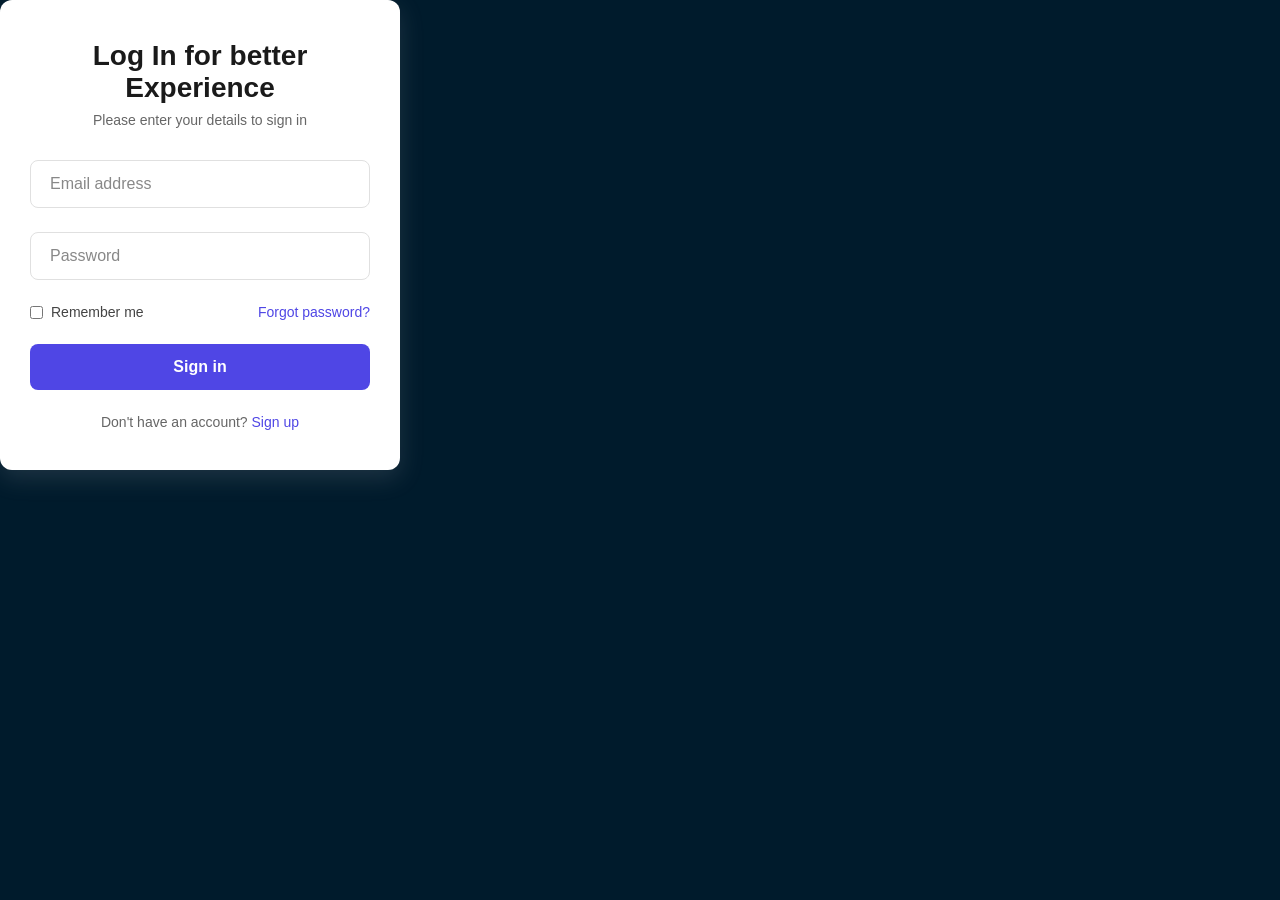
==== login.html @ 4a9d3d0b "Update website content" ====
<!DOCTYPE html>
<html lang="en">
<head>
    <meta charset="UTF-8">
    <meta name="viewport" content="width=device-width, initial-scale=1.0">
    <title>Login Form</title>
    <!-- Linking the external stylesheet -->
    <link rel="stylesheet" href="newver.css">
</head>
<body>

    <div class="login-card">
        <div class="login-header">
            <h2>Log In for better Experience</h2>
            <p>Please enter your details to sign in</p>
        </div>

        <form id="loginForm">
            <!-- Email Input Group -->
            <div class="form-group">
                <!-- placeholder=" " is critical for the CSS floating label effect -->
                <input type="email" id="email" class="form-input" placeholder=" " required autocomplete="email">
                <label for="email" class="form-label">Email address</label>
            </div>

            <!-- Password Input Group -->
            <div class="form-group">
                <input type="password" id="password" class="form-input" placeholder=" " required autocomplete="current-password">
                <label for="password" class="form-label">Password</label>
            </div>

            <!-- Options -->
            <div class="form-actions">
                <label class="remember-me">
                    <input type="checkbox" id="remember">
                    Remember me
                </label>
                <a href="#" class="forgot-link">Forgot password?</a>
            </div>

            <!-- Action Button -->
            <button type="submit" class="submit-btn">Sign in</button>
        </form>

        <div class="login-footer">
            Don't have an account? <a href="#" class="signup-link">Sign up</a>
        </div>
    </div>

    <!-- Linking the external JavaScript logic -->
    <script src="./script/login.js"></script>
</body>
</html>
---- newver.css ----
/*BACKUP IMPORTED FONTS*/
@font-face {
    font-family: Westgate-bold;
    src: url('./fonts/Westgate-Bold.otf');

    font-weight: normal;
    font-style: normal;
    font-display: swap;
}

@font-face {
    font-family: Westgate-thin;
    src: url('./fonts/Westgate-Thin.otf');

    font-weight: normal;
    font-style: normal;
    font-display: swap;
}

@font-face {
    font-family: Goldsaber;
    src: url('./fonts/Goldsaber.otf');

    font-weight: normal;
    font-style: normal;
    font-display: swap;
}

@font-face {
    font-family: Palmspring;
    src: url('./fonts/Palmspring.ttf');

    font-weight: normal;
    font-style: normal;
    font-display: swap;
}

@font-face {
    font-family: Jungleroot;
    src: url('./fonts/jungleroot.ttf');

    font-weight: normal;
    font-style: normal;
    font-display: swap;
}


@keyframes loopCard {
    from {
        transform: translateX(63rem);
    }
    to {
        transform: translateX(-21.25rem);
    }
}

* {
    margin: 0;
    padding: 0;
    box-sizing: border-box;
}

html {
    scroll-behavior: auto;
}

body {
    font-family: 'Poppins', sans-serif;
    color: whitesmoke;
    background-color: #001b2c;
}

/* HOME SECTION */
.home {
    background: url(./img/bgproject.jpg) center center/cover no-repeat;
    width: 100%;
    min-height: 100vh;

    display: flex;
    justify-content: center;
    gap: 5%;
    align-items: center;

    padding: 7rem 5%;
    overflow: hidden;
    position: relative;
}

.dark-overlay {
    content: '';
    position: absolute;
    top: 0;
    left: 0;
    width: 100%;
    height: 100%;
    background-color: rgba(0, 28, 46, 0.652);
    z-index: 0;
}

.left {
    width: 50%;
    height: 50%;

    padding: 2%;
    text-align: center;
    
    background: rgba(3, 33, 42, 0.585);
    backdrop-filter: blur(7.5px);
    -webkit-backdrop-filter: blur(7.5px);
    border: 2px solid rgb(163, 185, 192);

    border-radius: 25px;

    margin: clamp(1rem, 0.455rem + 2.73vw, 2.5rem) 0 0 0;
    z-index: 2;
}

.left h4,
.left h1,
.left p {
    text-align: left;
    margin: 5%;
    overflow: hidden;
}

.left h4 {
    font-size: clamp(1rem, 0.5rem + 2.5vw, 3.5rem);
    letter-spacing: 1px;
    font-weight: 800;
}

.left h1 {
    font-size: clamp(1rem, -0.2rem + 6vw, 7rem);
    line-height: 0.9;
    font-weight: 800;
}

.left p {
    font-size: clamp(0.75rem, 0.63rem + 0.6vw, 1.35rem);
    line-height: 1.6;
    font-weight: 450;
    color: #8ea7bc;
}

#descBtn {
    padding: 2.5% 5%;
    border-radius: 20px;
    border: 2px solid rgb(183, 198, 205);

    background: rgba(39, 105, 175, 0.1);
    backdrop-filter: blur(10px);

    font-size: clamp(0.7rem, 0.58rem + 0.6vw, 1.3rem);
    font-weight: 500;
    letter-spacing: 1px;
    cursor: pointer;

    transition: all 0.3s ease;

    margin: 0 0 7%;
}

#descBtn span {
    z-index: 2;
}

#descBtn:hover {
    background: rgba(255, 255, 255, 0.544);
    color:black;
}

.right {
    width: 50%;

    display: flex;
    flex-direction: column;
    justify-content: center;
    align-items: center;

    transform: none;
    z-index: 2;

    margin-top: 5%;
}

.search-bar {
    width: 75%;
    display: flex;
    justify-content: center;
}

.search-bar input {
    background: rgba(145, 145, 145, 0.2);
    backdrop-filter: blur(8px);

    width: 100%;
    height: clamp(1.5rem, 0.8rem + 3.5vw, 5rem);

    padding: clamp(0.7rem, 0.64rem + 0.3vw, 1rem);
    border-radius: 20px;
    border: 1px solid rgba(255,255,255,0.6);

    margin-top: 1rem;
    color: white;
}

.search-bar input::placeholder {
    color: whitesmoke;
    font-size: 1rem;
}

.slides {
    width: 100%;
    overflow: hidden;
    position: relative;
    margin: 2rem 0;
}

.cards-track {
    display: flex;
    gap: 1.5rem;
    width: max-content;

    animation: slideLoop 18s linear infinite;
}

/*
.cards-track:hover {
    animation-play-state: paused;
}
*/

.siargao,
.mayon,
.choco,
.banaue,
.bora {
    flex: 0 0 auto;

    width: clamp(15rem, 14rem + 5vw, 20rem);
    height: auto;

    background: rgba(3, 56, 72, 0.585);
    backdrop-filter: blur(7.5px);
    -webkit-backdrop-filter: blur(7.5px);
    border: 2px solid rgb(142, 156, 160);

    padding: 20px;
    border-radius: 30px;
}

.cards-track img {
    width: 100%;
    height: clamp(15rem, 16.67vw, 20rem);
    object-fit: cover;
    border-radius: 25px;
}

.cards-track h3 {
    font-size: clamp(1.1rem, 0.92rem + 0.9vw, 2rem);
    text-align: center;
}

@keyframes slideLoop {
    from {
        transform: translateX(0);
    }

    to {
        transform: translateX(calc(-50% - 0.75rem));
    }
}

/* TABLET */
@media (max-width: 1024px) {

    .home {
        flex-direction: column;
        justify-content: center;
        align-items: center;
        text-align: center;

        padding: 7rem 5% 5rem;
    }

    .left h4,
    .left h1,
    .left p {
        text-align: center;
        gap: 0;
        padding: 0;
    }

    .left h4 {
    font-size: clamp(1.2rem, 0.745rem + 2.27vw, 2.2rem);
    }

    .left h1 {
        font-size: clamp(2.62rem, 1.765rem + 4.27vw, 4.5rem);

    }


    .left {
        width: clamp(17.5rem, 8.571rem + 44.64vw, 30rem);
    }

    .right {
        width: 100%;
    }

    .slides {
        width: 100%;
    }

    .cards-track {
        animation-duration: 16s;
    }
}

/* MOBILE */
@media (max-width: 768px) {

    .left {
        padding: 0.725rem;
    }

    .cards-track {
        gap: 1rem;
        animation-duration: 14s;
    }

    .siargao,
    .mayon,
    .choco,
    .banaue,
    .bora {
        width: 200px;
        padding: 16px;
    }
}



/* ABOUT SECTION */
.about {
    color: whitesmoke;
    background-color: #042f3e;
    height: 100%;
    padding: 5% 0 5% 0;
    justify-content: center;
    align-items: center;
}

.about-us {
    width: 80%;
    height: clamp(30rem, 27rem + 15vw, 45rem);
    border-radius: 20px;
    
    background-color: #082933;
    border-radius: 20px;
    padding: 1.75rem;
    box-shadow: 0 8px 8px rgba(2, 22, 34, 0.29);
    backdrop-filter: blur(4.5px);
    -webkit-backdrop-filter: blur(4.5px);
    border: 2px solid rgba(184, 203, 216, 0.878);

    position: relative;
    overflow: hidden;
    display: flex;
    align-items: center;
    justify-content: center;
    text-align: left;
    padding: 30px;
    margin: 2% 0 2rem 10%;
}

.about-us h2,
.about-us p,
.mission h2,
.mission p,
.vision h2,
.vision p {
    margin-left: 20px;
    color: whitesmoke;
    z-index: 2;
    font-size: medium;
}

.about-us img,
.mission img,
.vision img {
    position: absolute;
    top: 0;
    right: 0;
    width: 40%;
    height: 100%;
    object-fit: cover;
    opacity: 1;
}

.about-us h2 {
    font-size: clamp(2rem, 1.3rem + 3.5vw, 5.5rem);
    position: absolute;
    left: 25px;
    top: 5%;
    margin: auto auto 0 2%;
}

.about-us p {
    position: relative;
    margin-top: 5%;
    text-align: left;
    margin-right: 42%;
    font-size: clamp(0.65rem, 0.46rem + 0.95vw, 1.6rem);
    color: #8ea7bc;
}

.mission,
.vision {
    width: 42%;
    height: clamp(15rem, 12.6rem + 12vw, 27rem);
    border-radius: 20px;
    
    background-color: #082933;
    border-radius: 20px;
    padding: 1.75rem;
    box-shadow: 0 8px 8px rgba(2, 22, 34, 0.29);
    backdrop-filter: blur(4.5px);
    -webkit-backdrop-filter: blur(4.5px);
    border: 2px solid rgba(184, 203, 216, 0.878);

    position: absolute;
    overflow: hidden;
    display: flex;
    align-items: center;
    justify-content: center;
    text-align: left;
}

.mission {
    margin: 0 10% 2rem 7%;
}

.vision {
    margin: 0 10% 2rem 51%;
    position: relative;
}

.mission h2,
.vision h2 {
    font-size: clamp(1rem, 0.1rem + 4.5vw, 5.5rem);
    position: absolute;
    top: 0;
    left: 0;
    margin: 3% 0 0 8%;
}

.mission p,
.vision p {
    position: relative;
    margin: 10% 48% 0 4%;
    text-align: left;
    float: left;
    font-size: clamp(0.65rem, 0.46rem + 0.95vw, 1.6rem);
    color: #8ea7bc;
}

/* TABLET AND MOBILE */
@media only screen and (max-width: 768px) {
    .about {
        width: 100%;
        max-width: 100%;
        display: block;
        padding: 5%;
    }

    .about-us,
    .mission,
    .vision {
        width: 90%;
        min-height: 0;
        margin: 5% auto 5% auto;
        padding: clamp(1.25rem, 1.071rem + 0.89vw, 1.5rem);
        display: flex;
        flex-direction: column;
        align-items: stretch;
        text-align: left;
        position: relative;
        overflow: hidden;
        box-sizing: border-box;
    }

    .about-us {
        height: auto;
    }

    .mission, .vision {
        height: auto;
    }

    .about-us h2,
    .mission h2,
    .vision h2 {
        position: static;
        width: 100%;
        margin: 0 0 4% 0;
        font-size: clamp(2.5rem, 1.786rem + 3.57vw, 3.5rem);
        line-height: 1.1;
        text-align: left;
    }

    .about-us p,
    .mission p,
    .vision p {
        position: static;
        width: 100%;
        margin: 0 0 5% 0;
        font-size: clamp(0.72rem, 0.556rem + 0.82vw, 0.95rem);
        line-height: 1.4;
        float: none;
        text-align: left;
    }

    .about-us img,
    .mission img,
    .vision img {
        position: static;
        display: block;
        width: 100%;
        height: clamp(8rem, 3rem + 25vw, 15rem);
        margin: 0 auto 0 auto;
        object-fit: cover;
        object-position: center;
        border-radius: 10px;
    }
}


.destinationsTab {
    color: whitesmoke;
    background-color:#042f3e;
    height: 100%;
    position: relative;
}

.dtnt-head::before {
    content: '';
    position: absolute;
    top: 0;
    left: 0;
    width: 100%;
    height: 100%;
    background-color: rgba(0, 28, 46, 0.456);
    z-index: 0;
}

.dtnt-head-info {
    position: relative;
    z-index: 2;
}

.dtnt-head {
    background: url(./img/destinationheadBG.jpg) center center/cover no-repeat;
    width: 100%;
    padding: 5% 7% 5% 7%;
    position: relative;
    column-gap: 2rem;
    align-items: start;
    gap: 1.5rem;
}

.dtnt-head h1 {
    font-size: clamp(2.5rem, 1.2rem + 6.5vw, 9rem);
    font-weight: 800;
    margin: 5% 0 5%;
}

.dtnt-head img {
    width: 35%;
    margin: 0 0 0 0; 
    justify-self: end;
    align-self: start;
    display: none;
}

.dtnt-head p {
    font-size: clamp(0.8rem, 0.65rem + 0.75vw, 1.55rem);
    text-align: justify;
    color: #afc5d6;
}


.pick {
    margin: 5%;
}

.pick h2 {
    font-size: clamp(2rem, 1rem + 5vw, 7rem);
    font-weight: 700;
}

.pick p {
    font-size: clamp(0.75rem, 0.6rem + 0.75vw, 1.5rem);
    margin: 0 0 0 5%;
    color: #8ea7bc;
}

.main-card {
    display: flex;
    flex-direction: column;
    gap: 1.5rem;
    width: 100%;
    padding-left: clamp(2rem, 6vw, 7rem);
    padding-right: clamp(2rem, 6vw, 7rem);
    box-sizing: border-box;
}

@media only screen and (min-width: 769px) {
    .main-card {
        display: grid;
        grid-template-columns: repeat(3, minmax(0, 1fr));
        align-items: stretch;
    }
}

.luzon,
.visayas,
.mindanao {
    width: 100%;
    height: auto;
    
    background-color: #082933;
    border-radius: 10px;
    padding: 8%;
    box-shadow: 0 8px 8px rgba(2, 22, 34, 0.29);
    backdrop-filter: blur(4.5px);
    -webkit-backdrop-filter: blur(4.5px);
    border: 2px solid rgba(184, 203, 216, 0.878);

    border-radius: 40px;
    box-shadow: 0 4px 8px rgba(0, 0, 0, 0.3);
    text-align: center;
    cursor: pointer;
    position: relative;
    overflow: hidden;

    margin-bottom: 20%;
}

.main-card img {
    width: 100%;
    height: clamp(10rem, 7rem + 15vw, 25rem);
    display: block;
    margin: 0 auto;
    object-fit: cover;
    object-position: center;
    border-radius: 20px;
}

.main-card h3 {
    position: relative;
    z-index: 2;
    font-size: clamp(2rem, 1.69rem + 1.55vw, 3.55rem);
    text-align: center;
    color: whitesmoke;
}

.main-card p {
    position: relative;
    z-index: 2;
    margin: auto;
    padding: 0 6px;
    font-size: clamp(0.65rem, 0.56rem + 0.45vw, 1.1rem);
    text-align: center;
    color: whitesmoke;
    overflow-wrap: break-word;
    white-space: normal;
    color: #8ea7bc;
}

@media only screen and (max-width: 768px) {
    .main-card {
        padding-bottom: 7.5%
    }

    .luzon,
    .visayas,
    .mindanao {
        margin: auto;
        width: 90%;
        height: 100%;
        padding: 4%;
        border-radius: clamp(1.25rem, 0.795rem + 2.27vw, 2.5rem);
    }

    .main-card img {
        border-radius: clamp(0.625rem, 0.17rem + 2.27vw, 1.875rem);
    }

    .main-card h3 {
        font-size: clamp(2rem, 1.286rem + 3.57vw, 3rem);
    }
}

@media only screen and (max-width: 425px) {
    .dtnt-head img {
        display: none;
    }

    .dtnt-head p {
        margin: 5% auto 5% auto;
    }

    .dtnt-head p {
        font-size: clamp(0.85rem, 0.393rem + 2.29vw, 1rem);
        margin-left: 5%;
    }

    .dtnt-head {
        height: auto;
    }

    .pick {
        margin: 7.5%;
    }

    .pick p {
        margin-top: 5%;
    }
}

/* ALL PAGE */
/* CONTACT */
.contact {
    width: 100%;
    background-color: #001b2c;
    color: whitesmoke;

    padding: 2% 5%;
    text-align: center;
}

.contact h1 {
    font-size: clamp(1.25rem, 0.614rem + 3.18vw, 3rem);
    margin: clamp(0.5rem, 0.409rem + 0.45vw, 0.75rem) 0 clamp(1rem, 0.818rem + 0.91vw, 1.5rem) 0;
}

.contact-info {
    display: flex;
    justify-content: center;
    align-items: flex-start;
    gap: 3%;
    /*flex-wrap: wrap;*/
}

.tel,
.email,
.page {
    flex: 1 1 50%;
    max-width: 320px;

    display: flex;
    flex-direction: column;
    align-items: center;

    text-align: center;
}

.tel img,
.email img,
.page img {
    width: clamp(2.5rem, 0.864rem + 8.18vw, 7rem);
    height: clamp(2.5rem, 0.864rem + 8.18vw, 7rem);
    margin: 0 0 0.8% 0;

    transition: 0.3s ease-out;
}

.tel img:hover,
.email img:hover,
.page img:hover {
    transform: scale(1.1) translateY(-1rem);
}

.tel h2,
.email h2,
.page h2 {
    margin: 0 0 1.5% 0;
    font-size: clamp(1rem, 0.636rem + 1.82vw, 2rem);
}

.tel-li,
.email-li,
.page-li {
    list-style: none;
    padding: 0;
    margin: 0;
    font-size: clamp(0.5rem, 0.318rem + 0.91vw, 1rem);
    color: #8ea7bc;
}

.contact p {
    margin-top: 1.25rem;
    font-size: clamp(0.35rem, 0.114rem + 1.18vw, 1rem);
}


/* DESTINATIONS */

/* HEAD */
.ecoscapes {
    display: flex;
    align-items: center;

    padding: 0.6rem 0.6rem 0.6rem clamp(1.5rem, 0.955rem + 2.73vw, 3rem);
    background-color: #042337;

    position: fixed;
    width: 100%;
    top: 0;
    z-index: 67;

    gap: 2rem;
}

.destinations-tab,
.destinations-hamburger {
    margin-left: auto;
}

.ecoscapes p {
    font-size: clamp(1.8rem, 1.62rem + 0.9vw, 2.7rem);
    font-family: 'Jungleroot', sans-serif;
    letter-spacing: 2.5px;
    position: relative;
    left: -0.6rem;
}

.ecoscapes img {
    height: 2.2rem;
    position: relative;
}

/* TABS */
.destinations-tab {
    display: flex;
}

.tab-list a{
    text-decoration: none;
    color: whitesmoke;
    font-weight: 500;
    font-size: clamp(0.85rem, 0.72rem + 0.65vw, 1.5rem);
    gap: 2rem;

    margin-right: 2.2vw; 
}

.tab-list a.homePageBtn {
    width: 74%;
    right: 5vw;

    text-align: center;
    padding: 0.5rem 0.8rem 0.5rem 0.8rem;
    border-radius: 0.6rem;
    font-size: clamp(1rem, 0.818rem + 0.91vw, 1.5rem);
    font-weight: 700;
    color: #0a2f51;
    background-color: #f6fafd;
    box-shadow: 0 8px 12px rgba(3, 35, 55, 0.18);
    text-decoration: none;
}


/* HAM CONTAINER */
.destinations-hamburger {
    display: flex;
    align-items: center;
    justify-content: flex-end;
}

@keyframes menuTransition {
    from {
        transform: translateX(-1rem);
        opacity: 0;
    }
    to {
        transform: translateX(0);
        opacity: 1;
    }
}

.ham-icon {
    align-items: center;
    justify-content: center;
    width: 3rem;
    height: 3rem;
    border-radius: 0.75rem;
    cursor: pointer;

    display: none;
}

.ham-icon h1 {
    margin: 0 0 0 -5vw;
    font-size: 2.5rem;

    transition: 0.3s ease-out;
    transform: translateY(-4px);
}

.ham-icon h1:hover {
    transform: scale(1.25) translateY(-3px);
}

.hamIconMenu {
    position: fixed;
    top: 7rem;
    right: 4%;
    display: none;

    background-color: #062538;
    color: whitesmoke;
    padding: 1rem 1.2rem;

    background: rgba(2, 27, 44, 0.585);
    backdrop-filter: blur(7px);
    -webkit-backdrop-filter: blur(7px);
    border: 2px solid rgba(191, 206, 211, 0.663);
    box-shadow: 0 10px 8px rgba(2, 22, 35, 0.561);

    width: clamp(11rem, 9.545rem + 7.27vw, 15rem);

    z-index: 1001;

    animation: menuTransition 0.3s ease-out;
}

.hamIconMenu:focus {
    transform: rotate(180deg);
}

.menuList {
    list-style: none;
    padding: 0;
    margin: 0;
    display: flex;
    flex-direction: column;
    gap: 0.5rem;
}

.menuList li {
    margin: 0;
}

.menuList li a {
    color: whitesmoke;
    text-decoration: none;
    font-weight: 600;
    
    display: block;
    padding: 0.5rem 2vw;
    font-size: clamp(1rem, 0.818rem + 0.91vw, 1.5rem);
}

.menuList li a:hover {
    color: #fff;
}

    .menuList li a.homePageBtn {
    display: block;
    width: 74%;
    text-align: center;
    padding: 0.5rem;
    margin: 0.5rem 0 1rem clamp(0.25rem, -0.168rem + 2.09vw, 1.4rem);
    border-radius: 0.6rem;
    font-size: 1rem;
    font-weight: 700;
    color: #061e34;
    background-color: #f6fafd;
    box-shadow: 0 8px 12px rgba(3, 35, 55, 0.18);
    text-decoration: none;
}

/*CONTENT*/
.destinations {
    padding: 0;
    margin: 0;
    box-sizing: border-box;
}

.destinations-bg {
    object-fit: cover;
    background-repeat: no-repeat;
    background-size: cover;
    background-image: url('./img/luzon/luzon-mainbg.jpg');
    width: 100%;
    height: 76%;
    position: relative;
    top: 0;
    padding: 1rem 0 2rem 0;
}

.destinations-bg::before {
    content: '';
    position: absolute;
    top: 0;
    left: 0;
    width: 100%;
    height: 100%;
    background-color: rgba(1, 23, 49, 0.579);
    z-index: 1;

    box-shadow: 0 12px 12px rgba(1, 9, 23, 0.163);
}

@keyframes destinationTransition {
    from {
        transform: translateY(5rem);
        opacity: 0;
    }
    to {
        transform: translateY(0);
        opacity: 1;
    }
}

.destinations-intro {
    padding: 6.9rem 0 0rem 0;
    margin: 2rem 6% 6rem 6%;
    position: relative;
    z-index: 2;
    text-align: left;

    animation: destinationTransition 0.5s ease-out;
}

.destinations-intro h1 {
    font-size: clamp(3.75rem, 2.5rem + 6.25vw, 10rem);
    font-weight: 800;
}

.destinations-intro p {
    font-size: clamp(0.775rem, 0.56rem + 1.08vw, 1.85rem);
    margin: 0 2% 0 2%;
    text-align: justify;
    margin-top: 1rem;

    opacity: 0.8;
}

.plainBG {
    background-color: #103942;
    text-align: left;
}

/* CARDS */
.destinations-card-head {
    margin: 0 6% 4% 6%;
    padding-top: 5%;
    color: rgb(240, 253, 255);
}

.destinations-card-head h2 {
    font-size: clamp(2.1rem, 1.32rem + 3.9vw, 6rem);
    font-weight: 800;
}

.destinations-card-head p {
    font-size: clamp(1rem, 0.8rem + 1vw, 2rem);
    margin: 0 2% 0 2%;

        opacity: 0.7;
}

.destinations-card {
    display: grid;
    grid-template-columns: repeat(3, 1fr); /* Desktop = 3 columns */
    gap: 2rem;
    width: 90%;
    margin: auto;
    padding: 2rem 0;
}

.margin-phone {
    bottom: 2.5rem;
}

.margin-tablet {
    bottom: 2.5rem;
}

.destinations-container {
    height: clamp(25.5rem, 0.229rem + 33.14vw, 40rem);
    background-color: #082933;
    border-radius: 40px;
    padding: 1.75rem;

    box-shadow: 0 8px 8px rgba(2, 22, 34, 0.29);
    backdrop-filter: blur(4.5px);
    -webkit-backdrop-filter: blur(4.5px);

    border: 2px solid rgb(132, 162, 179);
    
    text-align: center;
    cursor: pointer;
    position: relative;

    transition: 0.3s ease-out;
}

.destinations-cards img {
    width: 100%;
    height: clamp(22rem, -2.4rem + 32vw, 36rem);
    object-fit: cover;
    border-radius: 30px;
    display: block;

    transition: 0.3s ease-out;
}

.color-overlay {
    position: absolute;
    top: 0;
    left: 0;
    width: 91%;
    height: 92%;
    transform: translate(0.8rem, 1.4rem);
    background: linear-gradient(#ff7f5f00, #0728329f);
    z-index: 1;

    transition: 0.3s ease-out;
}

.destinations-cards h3, .destinations-cards h4 {
    position: relative;
    text-align: center;
    z-index: 2; 
}

.card-fx h3 {
    margin-top: -6rem;
    font-size: clamp(1.5rem, -0.679rem + 2.86vw, 2.75rem);
}

@media only screen and (min-width: 1501px) {
    .card-fx h3 {
        margin-top: -8rem;
    }

    .color-overlay {
        width: 93%;
    }
}

@media only screen and (max-width: 1385px){
    .findYourself {
    }
}

.card-fx h4 {
    font-size: clamp(0.8rem, 0.016rem + 1.03vw, 1.25rem);
    text-align: center;
    opacity: 0.7;
}

.destinations-container:hover {
    transform: scale(1.05);
    box-shadow: 0 0 40px rgba(1, 87, 102, 0.9);

}

.color-overlay:hover {
    filter:opacity(0.5);
}

/* Tablet */
@media only screen and (max-width: 1024px) {
    .destinations-card {
        grid-template-columns: repeat(2, 1fr);
    }

    .tablet-only { /*break*/
        display: none;
    }

    .margin-tablet {
        bottom: 0;
    }

    .ecoscapeslogo {
        display: none;
    }
}

/* Mobile */
@media only screen and (max-width: 768px) {
    .destinations-card {
        grid-template-columns: 1fr;
    }

    .mobile-only {
        display: none;
    }

    .margin-phone {
        bottom: 0;
    }

    .ham-icon {
        display: inline-flex;
    }

    .destinations-tab {
        display: none;
    }

    .color-overlay {
        width: 94%;
    }
}

@media only screen and (max-width: 425px) {
    .ecoscapeslogo {
        display: flex;
    }

    .ecoscapes p {
        display: none;
    }

    .color-overlay {
        width: 90%;
    }
}


/*popups*/
@keyframes cardTransition {
    from {
        transform: translateY(-1rem);
        opacity: 0;
    }
    to {
        transform: translateY(0);
        opacity: 1;
    }
}

.popup-container{
    position: fixed;
    top: 0;
    left: 0;
    width: 100%;
    height: 100vh;
    background: rgba(1, 20, 18, 0.6);

    display: none;
    justify-content: center;
    align-items: center;

    padding: 2rem;
    overflow: hidden;
    z-index: 999;
}

.popup-content{
    background: rgba(3, 56, 72, 0.585);
    backdrop-filter: blur(7.5px);
    -webkit-backdrop-filter: blur(7.5px);
    border: 2px solid rgb(142, 156, 160);

    padding: 2% 5% 5% 5%;
    border-radius: 20px;
    width: clamp(21rem, 10.455rem + 52.73vw, 50rem);
    max-height: 90vh;

    text-align: left;

    overflow-y: auto;
    overflow-x: hidden;

    position: relative;

    opacity: 0;
    transform: translateY(30px) scale(0.95);
    transition: opacity 0.35s ease, transform 0.35s ease;
}


.img-main-hd img {
    width: 100%;
    height: clamp(15rem, 11rem + 20vw, 26rem);
    object-fit: cover;
    border-radius: 10px;
    display: block;
    margin-top: 5%;

    box-shadow: 0 8px 8px rgba(2, 22, 34, 0.29);
    border: clamp(0.156rem, 0.099rem + 0.28vw, 0.313rem) solid whitesmoke;

    transition: 0.3s ease-out;
}

.popup-container.active, .popup-content{
    opacity: 1;
    transform: translateY(0) scale(1);
}

.popup-content button {
    width: clamp(1rem, 0.455rem + 2.73vw, 2.5rem);
    height: clamp(1rem, 0.455rem + 2.73vw, 2.5rem);
    font-size: clamp(1rem, 0.636rem + 1.82vw, 2rem);
    cursor: pointer;
    box-shadow: 0 8px 8px rgba(2, 22, 34, 0.29);

    border: none;
    border-radius: clamp(0.125rem, -0.057rem + 0.91vw, 0.625rem);
    padding: 0;

    transition: 0.3s ease-out;

    display: flex;
    justify-content: center;
    align-items: center;

    margin-left: auto;
    margin-top: 2%;
}

.popup-content button:hover {
    background-color: #b5273a;
    color: whitesmoke;
    transform: scale(1.1);
}

.popup-content h1,
.loc-bio h3,
.loc-bio p {
    margin: 4% 3% 0px 3%;
}

.popup-content h1 {
    font-size: clamp(2rem, 1.455rem + 2.73vw, 3.5rem);
    margin-bottom: 8%;
}

.loc-bio h3 {
    margin: 3% 3% 2% 3%;
    font-size: clamp(1.1rem, 0.955rem + 0.73vw, 1.5rem);
}

.loc-bio h2, .loc-img h2{
    margin: 2% 3% 2% 3%;
    font-size: clamp(1.7rem, 1.409rem + 1.45vw, 2.5rem);
}

.loc-bio p, .loc-img p {
    margin: 1% 5% 4% 5%;
    color: #8ea7bc;
    font-size: clamp(0.55rem, 0.386rem + 0.82vw, 1rem);
}

.loc-bio li {
    margin: 5px 7% 0px 7%;
    color: #8ea7bc;
    font-size: clamp(0.55rem, 0.386rem + 0.82vw, 1rem);
}

.loc-bio {
    margin-bottom: 10%;
}

.loc-descs {
    margin-top: 10%;
}


.img-sets{
    width: 100%;
}

.img-sets{
    width: 100%;

    display: grid;
    grid-template-columns: repeat(2, 1fr);

    gap: 1rem;
    margin-top: 1rem;
}

.img-sets img{
    width: 100%;
    height: 250px;

    object-fit: cover;

    border-radius: 10px;
    box-shadow: 0 8px 8px rgba(2, 22, 34, 0.29);
    border: clamp(0.156rem, 0.099rem + 0.28vw, 0.313rem) solid whitesmoke;

    transition: 0.3s ease;
    transform: translateX(0);
}

.img-sets img:hover, .img-main-hd img:hover{
    transform: scale(1.05);
}

@media (max-width: 768px){

    .img-sets {
        grid-template-columns: 1fr;
    }

}


/* LOGIN BUTTON */
/* Card Container */
.login-card {
    background: #ffffff;
    width: 100%;
    max-width: 400px;
    padding: 40px 30px;
    border-radius: 12px;
    box-shadow: 0 8px 24px rgba(149, 157, 165, 0.2);
}

.login-header {
    text-align: center;
    margin-bottom: 32px;
}

.login-header h2 {
    color: #1a1a1a;
    font-size: 28px;
    font-weight: 700;
    margin-bottom: 8px;
}

.login-header p {
    color: #666666;
    font-size: 14px;
}

/* Form Controls & Floating Labels */
.form-group {
    position: relative;
    margin-bottom: 24px;
}

.form-input {
    width: 100%;
    padding: 14px 16px;
    border: 1px solid #e0e0e0;
    border-radius: 8px;
    font-size: 16px;
    color: #1a1a1a;
    outline: none;
    background: transparent;
    transition: all 0.2s ease;
}

.form-input:focus {
    border-color: #4f46e5;
    box-shadow: 0 0 0 4px rgba(79, 70, 229, 0.1);
}

.form-label {
    position: absolute;
    left: 16px;
    top: 50%;
    transform: translateY(-50%);
    background: #ffffff;
    padding: 0 4px;
    color: #888888;
    font-size: 16px;
    pointer-events: none;
    transition: all 0.2s ease;
}

/* When input is focused or contains text, move label up */
.form-input:focus ~ .form-label,
.form-input:not(:placeholder-shown) ~ .form-label {
    top: 0;
    font-size: 12px;
    color: #4f46e5;
    font-weight: 500;
}

/* Utilities */
.form-actions {
    display: flex;
    justify-content: space-between;
    align-items: center;
    margin-bottom: 24px;
    font-size: 14px;
}

.remember-me {
    display: flex;
    align-items: center;
    gap: 8px;
    color: #444444;
    cursor: pointer;
}

.remember-me input {
    accent-color: #4f46e5;
    cursor: pointer;
}

.forgot-link {
    color: #4f46e5;
    text-decoration: none;
    font-weight: 500;
}

.forgot-link:hover {
    text-decoration: underline;
}

/* Primary Button */
.submit-btn {
    width: 100%;
    padding: 14px;
    background: #4f46e5;
    color: #ffffff;
    border: none;
    border-radius: 8px;
    font-size: 16px;
    font-weight: 600;
    cursor: pointer;
    transition: background 0.2s ease, transform 0.1s ease;
}

.submit-btn:hover {
    background: #4338ca;
}

.submit-btn:active {
    transform: scale(0.98);
}

/* Footer Links */
.login-footer {
    text-align: center;
    margin-top: 24px;
    font-size: 14px;
    color: #666666;
}

.signup-link {
    color: #4f46e5;
    text-decoration: none;
    font-weight: 500;
}

.signup-link:hover {
    text-decoration: underline;
}
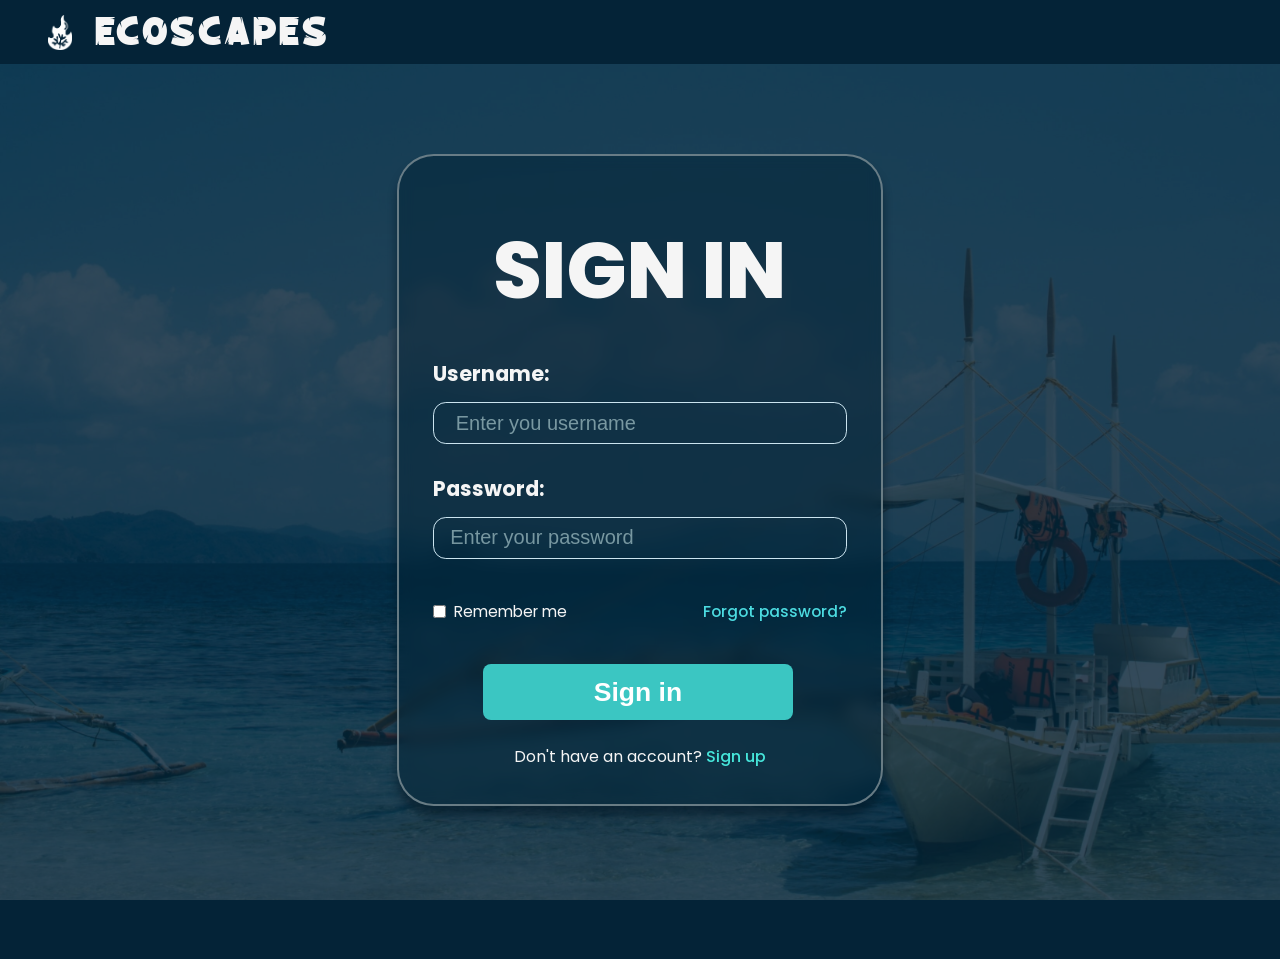
==== commit dcd9daeb: "Updated website content" ====
--- a/login.html
+++ b/login.html
@@ -4,46 +4,57 @@
     <meta charset="UTF-8">
     <meta name="viewport" content="width=device-width, initial-scale=1.0">
     <title>Login Form</title>
-    <!-- Linking the external stylesheet -->
+
     <link rel="stylesheet" href="newver.css">
+    <link href="https://unpkg.com/aos@2.3.1/dist/aos.css" rel="stylesheet">
+
+    <link rel="preconnect" href="https://fonts.googleapis.com">
+    <link rel="preconnect" href="https://fonts.gstatic.com" crossorigin>
+    <link href="https://fonts.googleapis.com/css2?family=Archivo+Black&family=Bebas+Neue&family=Poppins:ital,wght@0,100;0,200;0,300;0,400;0,500;0,600;0,700;0,800;0,900;1,100;1,200;1,300;1,400;1,500;1,600;1,700;1,800;1,900&family=Roboto:ital,wght@0,100;0,200;0,300;0,400;0,500;0,600;0,700;0,800;0,900;1,100;1,200;1,300;1,400;1,500;1,600;1,700;1,800;1,900&display=swap" rel="stylesheet">
 </head>
+
 <body>
+    <header class="ecoscapes">
+            <img class="ecoscapeslogo" src="./img/ecoscapes.png"><p>ECOSCAPES</p>
+    </header>
 
-    <div class="login-card">
-        <div class="login-header">
-            <h2>Log In for better Experience</h2>
-            <p>Please enter your details to sign in</p>
-        </div>
-
-        <form id="loginForm">
-            <!-- Email Input Group -->
-            <div class="form-group">
-                <!-- placeholder=" " is critical for the CSS floating label effect -->
-                <input type="email" id="email" class="form-input" placeholder=" " required autocomplete="email">
-                <label for="email" class="form-label">Email address</label>
+    <div class="bgLogin"></div>
+    <div class="login-parent">
+        <div class="login-card">
+            <div class="login-header">
+                <h2>SIGN IN</h2>
             </div>
 
-            <!-- Password Input Group -->
-            <div class="form-group">
-                <input type="password" id="password" class="form-input" placeholder=" " required autocomplete="current-password">
-                <label for="password" class="form-label">Password</label>
+            <form id="loginForm">
+                <!-- Email Input Group -->
+                <div class="form-group">
+                    <!-- placeholder=" " is critical for the CSS floating label effect -->
+                    <h3>Username:</h3>
+                    <input type="text" id="text" class="form-input" placeholder=" Enter you username " required>
+                </div>
+
+                <!-- Password Input Group -->
+                <div class="form-group">
+                    <h3>Password:</h3>
+                    <input type="password" id="password" class="form-input" placeholder="Enter your password" required>
+                </div>
+
+                <!-- Options -->
+                <div class="form-actions">
+                    <label class="remember-me">
+                        <input type="checkbox" id="remember">
+                        Remember me
+                    </label>
+                    <a href="#" class="forgot-link">Forgot password?</a>
+                </div>
+
+                <!-- Action Button -->
+                <button type="submit" id="submit-btn" class="submit-btn" onclick="validate()">Sign in</button>
+            </form>
+
+            <div class="login-footer">
+                Don't have an account? <a href="#" class="signup-link">Sign up</a>
             </div>
-
-            <!-- Options -->
-            <div class="form-actions">
-                <label class="remember-me">
-                    <input type="checkbox" id="remember">
-                    Remember me
-                </label>
-                <a href="#" class="forgot-link">Forgot password?</a>
-            </div>
-
-            <!-- Action Button -->
-            <button type="submit" class="submit-btn">Sign in</button>
-        </form>
-
-        <div class="login-footer">
-            Don't have an account? <a href="#" class="signup-link">Sign up</a>
         </div>
     </div>
 
--- a/newver.css
+++ b/newver.css
@@ -61,18 +61,21 @@
 }
 
 html {
-    scroll-behavior: auto;
+    scroll-behavior: smooth;
 }
 
 body {
     font-family: 'Poppins', sans-serif;
     color: whitesmoke;
-    background-color: #001b2c;
+    background-color: #042337;
 }
 
 /* HOME SECTION */
 .home {
     background: url(./img/bgproject.jpg) center center/cover no-repeat;
+    background-attachment: fixed;
+    box-shadow: 0 8px 40px rgba(2, 36, 58, 0.45);
+    
     width: 100%;
     min-height: 100vh;
 
@@ -100,7 +103,6 @@
 .left {
     width: 50%;
     height: 50%;
-
     padding: 2%;
     text-align: center;
     
@@ -109,9 +111,9 @@
     -webkit-backdrop-filter: blur(7.5px);
     border: 2px solid rgb(163, 185, 192);
 
-    border-radius: 25px;
-
-    margin: clamp(1rem, 0.455rem + 2.73vw, 2.5rem) 0 0 0;
+    border-radius: clamp(0.75rem, 0.587rem + 0.81vw, 1.563rem);
+
+    margin: clamp(1rem, -0.364rem + 6.82vw, 4rem) 0 0 0;
     z-index: 2;
 }
 
@@ -144,7 +146,7 @@
 
 #descBtn {
     padding: 2.5% 5%;
-    border-radius: 20px;
+    border-radius: clamp(0.938rem, 0.875rem + 0.31vw, 1.25rem);
     border: 2px solid rgb(183, 198, 205);
 
     background: rgba(39, 105, 175, 0.1);
@@ -169,6 +171,228 @@
     color:black;
 }
 
+/* Start your adventure*/
+
+.homeDesc-overlay {
+    position: fixed;
+    top: 0;
+    left: 0;
+    width: 100%;
+    height: 100%;
+    background-color: rgba(2, 23, 37, 0.562);
+    z-index: 90;
+    backdrop-filter: blur(0.5px);
+}
+
+.homeDesc {
+    position: fixed;
+    top: 0;
+    left: 0;
+    width: 100%;
+    height: 100%;
+    z-index: 91;
+    display: flex;
+    justify-content: center;
+    align-items: flex-start;
+    overflow-y: auto;
+}
+
+/* homeDesc-content sits above the overlay */
+.homeDesc-content {
+    position: relative;
+    z-index: 100;
+    background: rgba(3, 37, 55, 0.774);
+    backdrop-filter: blur(5px);
+    -webkit-backdrop-filter: blur(5px);
+    border: 2px solid rgba(142, 156, 160, 0.714);
+    border-radius: 20px;
+
+    width: clamp(17.5rem, 87.5vw, 105rem);
+    margin: 5vh auto 5vh auto;
+    padding: 1.5%;
+    box-sizing: border-box;
+}
+
+/* Close button pinned to top-right of screen */
+.closeButtonHome {
+    position: fixed;
+    top: 1.5rem;
+    right: 1.5rem;
+    z-index: 200;
+}
+
+.closeButtonHome button {
+    width: clamp(2rem, 1.5rem + 2.5vw, 3.5rem);
+    height: clamp(2rem, 1.5rem + 2.5vw, 3.5rem);
+    font-size: clamp(0.9rem, 0.6rem + 1.5vw, 1.8rem);
+    backdrop-filter: blur(5px);
+    -webkit-backdrop-filter: blur(5px);
+
+    cursor: pointer;
+    background: transparent;
+    border: 2px solid rgba(142, 156, 160, 0.8);
+    border-radius: 8px;
+    color: whitesmoke;
+    display: flex;
+    justify-content: center;
+    align-items: center;
+    transition: 0.3s ease-out;
+    padding: 0;
+}
+
+.closeButtonHome button:hover {
+    background-color: #b5273a;
+    color: whitesmoke;
+    transform: scale(1.1);
+}
+
+/* .pickHome mirrors .pick layout */
+.pickHome {
+    margin: 6%;
+}
+
+.pickHome h2 {
+    font-size: clamp(2rem, 1rem + 5vw, 7rem);
+    font-weight: 800;
+}
+
+.pickHome p {
+    font-size: clamp(0.75rem, 0.6rem + 0.75vw, 1.5rem);
+    margin: 0 0 0 5%;
+    color: #8ea7bc;
+}
+
+/* .main-cardHome mirrors .main-card layout */
+.main-cardHome {
+    display: flex;
+    flex-direction: column;
+    gap: 1.5%;
+    width: 100%;
+    padding-left: 1.5%;
+    padding-right: 1.5%;
+    box-sizing: border-box;
+}
+
+@media only screen and (min-width: 769px) {
+    .main-cardHome {
+        display: grid;
+        grid-template-columns: repeat(3, minmax(0, 1fr));
+        align-items: stretch;
+    }
+}
+
+.luzonHome,
+.visayasHome,
+.mindanaoHome {
+    width: 100%;
+    height: auto;
+    
+    background-color: transparent;
+    border-radius: 10px;
+    padding: 8%;
+    box-shadow: 0 8px 8px rgba(2, 22, 34, 0.29);
+    backdrop-filter: blur(4.5px);
+    -webkit-backdrop-filter: blur(4.5px);
+    border: 2px solid rgba(137, 162, 179, 0.878);
+
+    border-radius: 40px;
+    box-shadow: 0 4px 8px rgba(3, 5, 52, 0.54);
+    text-align: center;
+    cursor: pointer;
+    position: relative;
+    overflow: hidden;
+
+    margin-bottom: 25%;
+
+    transition: 0.3s ease-in-out;
+}
+
+.luzonHome:hover, .visayasHome:hover, .mindanaoHome:hover {
+    transform: scale(1.025);
+    box-shadow: 0 0 40px rgba(1, 87, 102, 0.9);
+
+}
+
+.main-cardHome img {
+    width: 100%;
+    height: clamp(10rem, 7rem + 15vw, 25rem);
+    display: block;
+    margin: 0 auto;
+    object-fit: cover;
+    object-position: center;
+    border-radius: 20px;
+}
+
+.main-cardHome h3 {
+    position: relative;
+    z-index: 2;
+    font-size: clamp(2rem, 0.998rem + 2.09vw, 3.5rem);
+    text-align: center;
+    color: whitesmoke;
+}
+
+.main-cardHome p {
+    position: relative;
+    z-index: 2;
+    margin: auto;
+    padding: 0 6px;
+    font-size: clamp(0.65rem, 0.56rem + 0.45vw, 1.1rem);
+    text-align: center;
+    color: whitesmoke;
+    overflow-wrap: break-word;
+    white-space: normal;
+    color: #8ea7bc;
+}
+
+@media only screen and (max-width: 768px) {
+    .homeDesc-content {
+        margin-top: clamp(4.75rem, 3.857rem + 4.46vw, 6rem);
+    }
+
+    .main-cardHome {
+        display: flex;
+        flex-direction: column;
+        padding-bottom: 7.5%;
+        margin: 5% 0 3% 0;
+    }
+
+    .pickHome h2 {
+        font-size: clamp(2.5rem, 0.714rem + 8.93vw, 5rem);
+        padding-top: clamp(1.75rem, 1.571rem + 0.89vw, 2rem);
+    }
+
+    .pickHome p {
+        font-size: clamp(0.8rem, 0.586rem + 1.07vw, 1.1rem);
+        margin: 5% 0 2% 0;
+    }
+
+    .luzonHome,
+    .visayasHome,
+    .mindanaoHome {
+        margin: auto;
+        width: 90%;
+        height: 100%;
+        padding: 4%;
+        border-radius: clamp(1.25rem, 0.795rem + 2.27vw, 2.5rem);
+
+        margin-bottom: 10%;
+    }
+
+    .main-cardHome img {
+        border-radius: clamp(0.625rem, 0.17rem + 2.27vw, 1.875rem);
+    }
+
+    .main-cardHome h3 {
+        font-size: clamp(2.25rem, 1.714rem + 2.68vw, 3rem);
+    }
+
+    .main-cardHome p {
+        font-size: clamp(0.7rem, 0.486rem + 1.07vw, 1rem);
+    }
+}
+
+
+
 .right {
     width: 50%;
 
@@ -197,7 +421,7 @@
     height: clamp(1.5rem, 0.8rem + 3.5vw, 5rem);
 
     padding: clamp(0.7rem, 0.64rem + 0.3vw, 1rem);
-    border-radius: 20px;
+    border-radius: clamp(0.938rem, 0.875rem + 0.31vw, 1.25rem);
     border: 1px solid rgba(255,255,255,0.6);
 
     margin-top: 1rem;
@@ -206,7 +430,7 @@
 
 .search-bar input::placeholder {
     color: whitesmoke;
-    font-size: 1rem;
+    font-size: clamp(0.7rem, 0.64rem + 0.3vw, 1rem);
 }
 
 .slides {
@@ -214,6 +438,15 @@
     overflow: hidden;
     position: relative;
     margin: 2rem 0;
+
+    mask: linear-gradient(to right, transparent 0%, black 5%, black 95%, transparent 100%);
+    -webkit-mask: linear-gradient(to right, transparent 0%, black 5%, black 95%, transparent 100%);
+    mask-size: contain;
+    -webkit-mask-size: contain;
+    mask-position: center;
+    -webkit-mask-position: center;
+    mask-repeat: no-repeat;
+    -webkit-mask-repeat: no-repeat;;
 }
 
 .cards-track {
@@ -246,14 +479,14 @@
     border: 2px solid rgb(142, 156, 160);
 
     padding: 20px;
-    border-radius: 30px;
+    border-radius: clamp(0.938rem, 0.75rem + 0.94vw, 1.875rem);
 }
 
 .cards-track img {
     width: 100%;
     height: clamp(15rem, 16.67vw, 20rem);
     object-fit: cover;
-    border-radius: 25px;
+    border-radius: clamp(0.5rem, 0.36rem + 0.7vw, 1.2rem);
 }
 
 .cards-track h3 {
@@ -551,7 +784,7 @@
     left: 0;
     width: 100%;
     height: 100%;
-    background-color: rgba(0, 28, 46, 0.456);
+    background-color: rgba(0, 28, 46, 0.661);
     z-index: 0;
 }
 
@@ -562,6 +795,9 @@
 
 .dtnt-head {
     background: url(./img/destinationheadBG.jpg) center center/cover no-repeat;
+    background-attachment: fixed;
+    box-shadow: 40px 8px 40px rgba(2, 36, 58, 0.45);
+
     width: 100%;
     padding: 5% 7% 5% 7%;
     position: relative;
@@ -623,6 +859,8 @@
         align-items: stretch;
     }
 }
+
+
 
 .luzon,
 .visayas,
@@ -646,6 +884,14 @@
     overflow: hidden;
 
     margin-bottom: 20%;
+
+    transition: 0.3s ease-in-out;
+}
+
+.luzon:hover, .visayas:hover, .mindanao:hover {
+    transform: scale(1.05);
+    box-shadow: 0 0 40px rgba(1, 87, 102, 0.9);
+
 }
 
 .main-card img {
@@ -734,7 +980,7 @@
 /* CONTACT */
 .contact {
     width: 100%;
-    background-color: #001b2c;
+    background-color: #042337;
     color: whitesmoke;
 
     padding: 2% 5%;
@@ -742,7 +988,7 @@
 }
 
 .contact h1 {
-    font-size: clamp(1.25rem, 0.614rem + 3.18vw, 3rem);
+    font-size: clamp(1.25rem, 0.6rem + 3.25vw, 4.5rem);
     margin: clamp(0.5rem, 0.409rem + 0.45vw, 0.75rem) 0 clamp(1rem, 0.818rem + 0.91vw, 1.5rem) 0;
 }
 
@@ -750,7 +996,7 @@
     display: flex;
     justify-content: center;
     align-items: flex-start;
-    gap: 3%;
+    gap: 10%;
     /*flex-wrap: wrap;*/
 }
 
@@ -770,8 +1016,8 @@
 .tel img,
 .email img,
 .page img {
-    width: clamp(2.5rem, 0.864rem + 8.18vw, 7rem);
-    height: clamp(2.5rem, 0.864rem + 8.18vw, 7rem);
+    width: clamp(2.5rem, 1.3rem + 6vw, 8.5rem);
+    height: clamp(2.5rem, 1.3rem + 6vw, 8.5rem);
     margin: 0 0 0.8% 0;
 
     transition: 0.3s ease-out;
@@ -787,7 +1033,7 @@
 .email h2,
 .page h2 {
     margin: 0 0 1.5% 0;
-    font-size: clamp(1rem, 0.636rem + 1.82vw, 2rem);
+    font-size: clamp(1rem, 0.5rem + 2.5vw, 3.5rem);
 }
 
 .tel-li,
@@ -796,13 +1042,13 @@
     list-style: none;
     padding: 0;
     margin: 0;
-    font-size: clamp(0.5rem, 0.318rem + 0.91vw, 1rem);
+    font-size: clamp(0.5rem, 0.3rem + 1vw, 1.5rem);
     color: #8ea7bc;
 }
 
 .contact p {
     margin-top: 1.25rem;
-    font-size: clamp(0.35rem, 0.114rem + 1.18vw, 1rem);
+    font-size: clamp(0.35rem, 0.12rem + 1.15vw, 1.5rem);
 }
 
 
@@ -994,7 +1240,10 @@
     object-fit: cover;
     background-repeat: no-repeat;
     background-size: cover;
+    background-attachment: fixed;
     background-image: url('./img/luzon/luzon-mainbg.jpg');
+    box-shadow: 0 8px 40px rgba(9, 69, 106, 0.45);
+    
     width: 100%;
     height: 76%;
     position: relative;
@@ -1051,7 +1300,7 @@
 }
 
 .plainBG {
-    background-color: #103942;
+    background-color: #103342;
     text-align: left;
 }
 
@@ -1154,11 +1403,6 @@
     }
 }
 
-@media only screen and (max-width: 1385px){
-    .findYourself {
-    }
-}
-
 .card-fx h4 {
     font-size: clamp(0.8rem, 0.016rem + 1.03vw, 1.25rem);
     text-align: center;
@@ -1266,14 +1510,14 @@
 }
 
 .popup-content{
-    background: rgba(3, 56, 72, 0.585);
+    background: rgba(3, 39, 55, 0.62);
     backdrop-filter: blur(7.5px);
     -webkit-backdrop-filter: blur(7.5px);
     border: 2px solid rgb(142, 156, 160);
 
     padding: 2% 5% 5% 5%;
     border-radius: 20px;
-    width: clamp(21rem, 10.455rem + 52.73vw, 50rem);
+    width: clamp(21rem, 11.2rem + 49vw, 70rem);
     max-height: 90vh;
 
     text-align: left;
@@ -1291,7 +1535,7 @@
 
 .img-main-hd img {
     width: 100%;
-    height: clamp(15rem, 11rem + 20vw, 26rem);
+    height: clamp(13rem, 9rem + 20vw, 33rem);
     object-fit: cover;
     border-radius: 10px;
     display: block;
@@ -1309,15 +1553,19 @@
 }
 
 .popup-content button {
-    width: clamp(1rem, 0.455rem + 2.73vw, 2.5rem);
-    height: clamp(1rem, 0.455rem + 2.73vw, 2.5rem);
-    font-size: clamp(1rem, 0.636rem + 1.82vw, 2rem);
+    width: clamp(1rem, 0.5rem + 2.5vw, 3.5rem);
+    height: clamp(1rem, 0.5rem + 2.5vw, 3.5rem);
+    font-size: clamp(1rem, 0.6rem + 2vw, 3rem);
     cursor: pointer;
-    box-shadow: 0 8px 8px rgba(2, 22, 34, 0.29);
-
-    border: none;
+    
+    background: rgba(3, 39, 55, 0.62);
+    backdrop-filter: blur(7.5px);
+    -webkit-backdrop-filter: blur(7.5px);
+    border: 2px solid rgb(198, 212, 215);
+    color: whitesmoke;
+
     border-radius: clamp(0.125rem, -0.057rem + 0.91vw, 0.625rem);
-    padding: 0;
+    padding: 3%;
 
     transition: 0.3s ease-out;
 
@@ -1342,30 +1590,30 @@
 }
 
 .popup-content h1 {
-    font-size: clamp(2rem, 1.455rem + 2.73vw, 3.5rem);
+    font-size: clamp(2rem, 1.2rem + 4vw, 6rem);
     margin-bottom: 8%;
 }
 
 .loc-bio h3 {
     margin: 3% 3% 2% 3%;
-    font-size: clamp(1.1rem, 0.955rem + 0.73vw, 1.5rem);
+    font-size: clamp(1.1rem, 0.67rem + 2.15vw, 3.25rem);
 }
 
 .loc-bio h2, .loc-img h2{
     margin: 2% 3% 2% 3%;
-    font-size: clamp(1.7rem, 1.409rem + 1.45vw, 2.5rem);
+    font-size: clamp(1.7rem, 0.99rem + 3.55vw, 5.25rem);
 }
 
 .loc-bio p, .loc-img p {
     margin: 1% 5% 4% 5%;
     color: #8ea7bc;
-    font-size: clamp(0.55rem, 0.386rem + 0.82vw, 1rem);
+    font-size: clamp(0.5rem, 0.28rem + 1.1vw, 1.6rem);
 }
 
 .loc-bio li {
     margin: 5px 7% 0px 7%;
     color: #8ea7bc;
-    font-size: clamp(0.55rem, 0.386rem + 0.82vw, 1rem);
+    font-size: clamp(0.5rem, 0.28rem + 1.1vw, 1.6rem);
 }
 
 .loc-bio {
@@ -1419,76 +1667,87 @@
 
 
 /* LOGIN BUTTON */
+
 /* Card Container */
+.login-parent {
+    display: flex;
+    justify-content: center;
+    flex-direction: row;
+    align-items: center;
+    width: 100%;
+    position: relative;
+
+    margin: clamp(7.5rem, 6.8rem + 3.5vw, 11rem) auto 12% auto;
+}
+
+.bgLogin {
+    position: fixed;
+    top: 0;
+    left: 0;
+    width: 100%;
+    height: 100%;
+    background: url('./img/loginBG.jpg') center/cover no-repeat;
+    z-index: 0;
+    opacity: 0.20;
+    pointer-events: none;
+}
+
 .login-card {
-    background: #ffffff;
-    width: 100%;
-    max-width: 400px;
-    padding: 40px 30px;
-    border-radius: 12px;
-    box-shadow: 0 8px 24px rgba(149, 157, 165, 0.2);
+    background: rgba(3, 36, 55, 0.511);
+    backdrop-filter: blur(7.5px);
+    -webkit-backdrop-filter: blur(7.5px);
+    border: 2px solid rgba(142, 156, 160, 0.714);
+
+    width: clamp(16rem, 11.2rem + 24vw, 40rem);
+    padding: clamp(1.25rem, 0.95rem + 1.5vw, 2.75rem);
+    border-radius: clamp(1.25rem, 0.9rem + 1.75vw, 3rem);
+    box-shadow: 0 10px 8px rgba(2, 22, 35, 0.561);
+
+    position: relative;
+    z-index: 1;
 }
 
 .login-header {
     text-align: center;
-    margin-bottom: 32px;
+    margin: 5% 0 5% 0;
 }
 
 .login-header h2 {
-    color: #1a1a1a;
-    font-size: 28px;
-    font-weight: 700;
+    font-size: clamp(3rem, 2.35rem + 3.25vw, 6.25rem);
+    font-weight: 800;
     margin-bottom: 8px;
 }
 
-.login-header p {
-    color: #666666;
-    font-size: 14px;
+.form-group input::placeholder {
+    color: #d1efee8b;
 }
 
 /* Form Controls & Floating Labels */
 .form-group {
     position: relative;
-    margin-bottom: 24px;
+    margin-bottom: 4%;
+}
+
+.form-group h3 {
+    margin: clamp(1rem, 1.4rem + 0.5vw, 2rem) 0 clamp(0.5rem, 0.4rem + 0.5vw, 1rem) 0 ;
+    font-size: clamp(1rem, 0.9rem + 0.5vw, 1.5rem);
 }
 
 .form-input {
     width: 100%;
+    height: clamp(1.3rem, 0.86rem + 2.2vw, 4rem);
+
     padding: 14px 16px;
-    border: 1px solid #e0e0e0;
-    border-radius: 8px;
-    font-size: 16px;
-    color: #1a1a1a;
-    outline: none;
+    border: 1px solid #cbe4ef;
+    border-radius: clamp(0.5rem, 0.4rem + 0.5vw, 1rem);
+    font-size: clamp(0.5rem, 0.227rem + 1.36vw, 1.25rem);
     background: transparent;
     transition: all 0.2s ease;
+    color: #ecf8f7;
 }
 
 .form-input:focus {
-    border-color: #4f46e5;
-    box-shadow: 0 0 0 4px rgba(79, 70, 229, 0.1);
-}
-
-.form-label {
-    position: absolute;
-    left: 16px;
-    top: 50%;
-    transform: translateY(-50%);
-    background: #ffffff;
-    padding: 0 4px;
-    color: #888888;
-    font-size: 16px;
-    pointer-events: none;
-    transition: all 0.2s ease;
-}
-
-/* When input is focused or contains text, move label up */
-.form-input:focus ~ .form-label,
-.form-input:not(:placeholder-shown) ~ .form-label {
-    top: 0;
-    font-size: 12px;
-    color: #4f46e5;
-    font-weight: 500;
+    border-color: #aacdef;
 }
 
 /* Utilities */
@@ -1496,25 +1755,25 @@
     display: flex;
     justify-content: space-between;
     align-items: center;
-    margin-bottom: 24px;
-    font-size: 14px;
+    margin: 10% 0 5% 0;
+    font-size: clamp(0.55rem, 0.41rem + 0.7vw, 1.25rem);
 }
 
 .remember-me {
     display: flex;
     align-items: center;
     gap: 8px;
-    color: #444444;
     cursor: pointer;
 }
 
 .remember-me input {
-    accent-color: #4f46e5;
+    accent-color: #7ed8e8;
     cursor: pointer;
+    outline: none;
 }
 
 .forgot-link {
-    color: #4f46e5;
+    color: #4cdbe0;
     text-decoration: none;
     font-weight: 500;
 }
@@ -1525,20 +1784,22 @@
 
 /* Primary Button */
 .submit-btn {
-    width: 100%;
-    padding: 14px;
-    background: #4f46e5;
+
+    width: 75%;
+    padding: 3%;
+    background: #3bc6c2;
     color: #ffffff;
     border: none;
     border-radius: 8px;
-    font-size: 16px;
+    font-size: clamp(1rem, 0.78rem + 1.1vw, 2.1rem);
     font-weight: 600;
     cursor: pointer;
-    transition: background 0.2s ease, transform 0.1s ease;
+    margin: 5% auto 0 12%;
+    transition: 0.2s ease, transform 0.1s ease;
 }
 
 .submit-btn:hover {
-    background: #4338ca;
+    background: #67efe6;
 }
 
 .submit-btn:active {
@@ -1549,12 +1810,11 @@
 .login-footer {
     text-align: center;
     margin-top: 24px;
-    font-size: 14px;
-    color: #666666;
+    font-size: clamp(0.6rem, 0.47rem + 0.65vw, 1.25rem);
 }
 
 .signup-link {
-    color: #4f46e5;
+    color: #46e5da;
     text-decoration: none;
     font-weight: 500;
 }
@@ -1562,4 +1822,3 @@
 .signup-link:hover {
     text-decoration: underline;
 }
-
